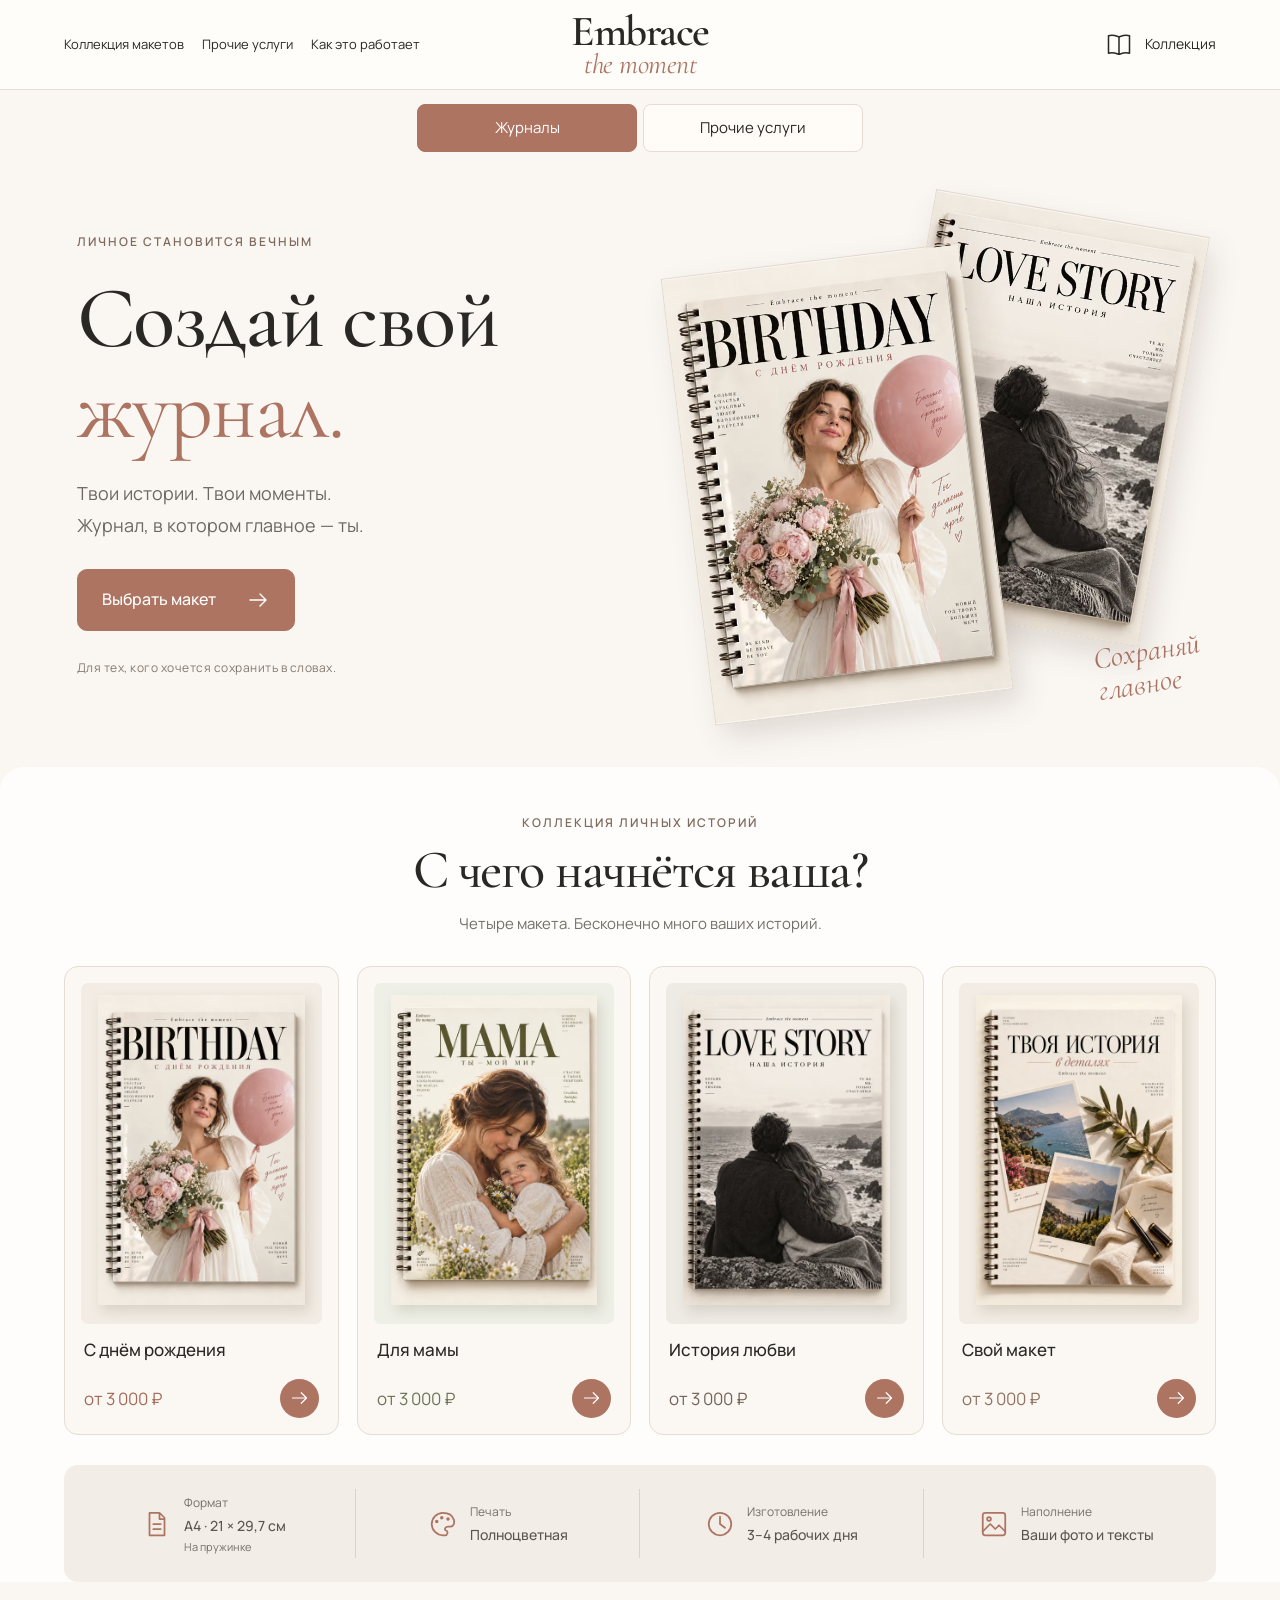
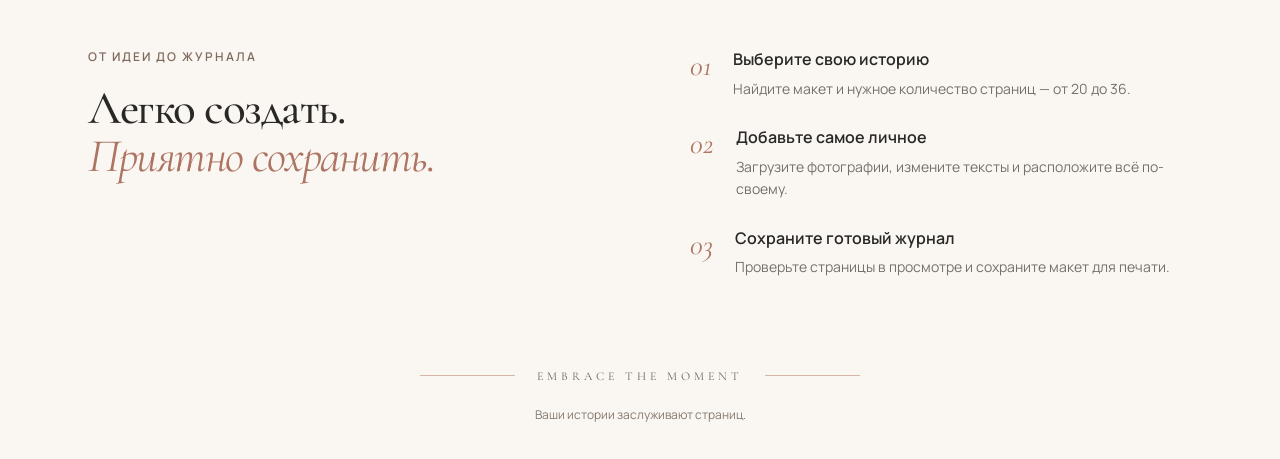
==== index.html @ 50c2e52c "Upload website" ====
<!doctype html>
<html lang="ru"><head><meta charset="UTF-8"><meta name="viewport" content="width=device-width, initial-scale=1"><meta name="theme-color" content="#faf7f3"><meta name="description" content="Создайте персональный журнал: выберите макет, добавьте фотографии и сохраните самые важные истории."><title>Embrace the moment — ваши истории на страницах</title><link rel="icon" href="data:image/svg+xml,%3Csvg xmlns='http://www.w3.org/2000/svg' viewBox='0 0 32 32'%3E%3Crect width='32' height='32' rx='8' fill='%23b98270'/%3E%3Ctext x='8' y='24' fill='white' font-family='Georgia' font-size='25'%3EE%3C/text%3E%3C/svg%3E"><link rel="stylesheet" href="./style.css"><link rel="stylesheet" href="./editor.css"><link rel="stylesheet" href="./orders.css"></head>
<body><a class="skip-link" href="#main-content">К содержимому</a><header class="header"><button class="menu-toggle" aria-label="Открыть меню" aria-expanded="false" aria-controls="site-menu"><svg viewBox="0 0 24 24" fill="none" stroke="currentColor" stroke-width="1.3" aria-hidden="true"><path d="M3 6h18M3 12h18M3 18h18"/></svg></button><a class="brand" href="#/" aria-label="Embrace the moment — главная">Embrace<span>the moment</span></a><nav id="site-menu" aria-label="Основная навигация"><a href="#/#templates">Коллекция макетов</a><a href="#/services">Прочие услуги</a><a href="#/#how">Как это работает</a></nav><a class="header-catalog" href="#/#templates" aria-label="Выбрать макет"><svg viewBox="0 0 24 24" fill="none" stroke="currentColor" stroke-width="1.3" stroke-linejoin="round" aria-hidden="true"><path d="M12 5v15M3 4c4-1 6 0 9 1 3-1 5-2 9-1v15c-4-1-6 0-9 1-3-1-5-2-9-1z"/></svg><span>Коллекция</span></a></header><main id="main-content" tabindex="-1"><div id="app"></div></main><footer><span class="footer-rule"></span><a href="#/">EMBRACE THE MOMENT</a><span class="footer-rule"></span><small>Ваши истории заслуживают страниц.</small></footer><script src="./editor-model.js"></script><script src="./orders.js"></script><script src="./editor.js"></script><script src="./app.js"></script></body></html>
---- style.css ----
@import url('./assets/fonts/fonts.css');
:root{--paper:#faf7f3;--ink:#292824;--muted:#74706a;--rose:#ad7462;--line:#e5dcd3;--serif:'Cormorant Garamond',Georgia,serif;--sans:Manrope,Arial,sans-serif}*{box-sizing:border-box}html{scroll-behavior:smooth;scroll-padding-top:95px}body{margin:0;background:var(--paper);color:var(--ink);font:16px/1.6 var(--sans)}a{color:inherit;text-decoration:none}button,input{font:inherit}button,a{-webkit-tap-highlight-color:transparent;touch-action:manipulation}button{cursor:pointer;color:inherit}button:focus-visible,a:focus-visible{outline:2px solid var(--rose);outline-offset:5px}button:disabled{cursor:default}h1,h2,h3,p{margin:0}h1,h2{font-family:var(--serif);font-weight:500;line-height:1.04;letter-spacing:-1.5px}em{font-weight:400;color:var(--rose)}.icon{width:24px;height:24px;flex-shrink:0}.skip-link{position:fixed;top:-100px;left:16px;z-index:100;background:white;padding:12px}.skip-link:focus{top:8px}.header{height:90px;max-width:1440px;margin:auto;padding:0 5%;display:grid;grid-template-columns:1fr auto 1fr;align-items:center;border-bottom:1px solid var(--line);background:#fffdf9;position:relative;z-index:30}.brand{grid-column:2;font:600 43px/.8 var(--serif);letter-spacing:-1.5px;text-align:center;display:flex;flex-direction:column}.brand span{font-size:28px;font-style:italic;font-weight:400;color:var(--rose);letter-spacing:-.5px;margin-top:4px}.header nav{grid-column:1;grid-row:1;display:flex;gap:24px;font-size:14px}.header nav a:hover{color:var(--rose)}.header-catalog{grid-column:3;justify-self:end;display:flex;gap:12px;align-items:center;font-size:14px}.header-catalog svg{width:28px;height:28px}.menu-toggle{display:none}.eyebrow{display:block;text-transform:uppercase;font-size:12px;font-weight:600;letter-spacing:2px;color:#7f6b5e}.hero{max-width:1280px;margin:auto;display:grid;grid-template-columns:1fr 1fr;align-items:center;min-height:615px;padding:45px 6% 55px;overflow:hidden;gap:16px}.hero-copy{z-index:2}.hero h1{font-size:clamp(66px,6.8vw,98px);margin:23px 0}.hero h1 em{font-style:normal}.hero-copy p{font-size:18px;line-height:1.75;color:#6c6861;margin-bottom:28px}.button{display:inline-flex;align-items:center;justify-content:space-between;gap:30px;padding:17px 24px;border:1px solid var(--rose);border-radius:10px;background:var(--rose);color:white;font-size:16px;font-weight:500;min-height:56px;transition:background .2s,box-shadow .2s}.button:hover{background:#965f4e;box-shadow:0 6px 20px #8c60571c}.button .icon{width:24px}.hero-note{display:block;margin-top:27px;max-width:270px;font-size:12px;letter-spacing:.5px;color:#857970}.cover{display:block;width:100%;height:auto;object-fit:contain;aspect-ratio:2/3}.hero-art{position:relative;min-width:0;height:490px}.hero-art .cover{position:absolute;box-shadow:8px 14px 30px #4e382126;border:1px solid #e1d8cd}.hero-front{width:65%;left:3%;top:16%;transform:rotate(-7deg);z-index:2}.hero-back{width:60%;right:1%;top:0;transform:rotate(10deg);z-index:1}.hero-signature{position:absolute;bottom:20px;right:0;transform:rotate(-9deg);font:italic 30px/1.05 var(--serif);color:var(--rose)}.collection{max-width:1280px;margin:auto;padding:46px 5% 0;background:#fffdfb;border-radius:24px 24px 0 0}.section-heading{text-align:center;margin-bottom:30px}.section-heading h2{font-size:54px;margin:10px 0 14px}.section-heading p{color:var(--muted);font-size:15px}.cards{display:grid;grid-template-columns:repeat(4,minmax(0,1fr));gap:18px}.card{min-width:0;border:1px solid var(--line);border-radius:14px;padding:16px;background:#fbf8f4;display:flex;flex-direction:column;transition:box-shadow .2s,transform .2s}.card:hover{box-shadow:0 10px 25px #4e382114;transform:translateY(-3px)}.card-art{padding:12px 17px 19px;background:#f2ece4;border-radius:7px}.card .cover{box-shadow:4px 6px 12px #523e2426}.card:nth-child(2) .card-art{background:#eef0e7}.card:nth-child(3) .card-art{background:#eeebe5}.card-info{display:flex;flex:1;flex-direction:column;padding:14px 3px 0}.card h3{font-size:17px;line-height:1.45;font-weight:500;margin-bottom:16px}.card-bottom{display:flex;align-items:center;justify-content:space-between;gap:4px;margin-top:auto;color:var(--theme-accent,var(--rose));font-size:17px;white-space:nowrap}.card-arrow{background:var(--rose);color:white;border-radius:50%;display:grid;place-items:center;width:39px;height:39px;flex-shrink:0}.card-arrow .icon{width:21px}.specs{margin:30px 0 0;display:grid;grid-template-columns:repeat(4,1fr);background:#f2ede7;border-radius:14px;padding:24px 8px}.specs>div{display:flex;align-items:center;justify-content:center;gap:12px;padding:4px 12px;border-right:1px solid #dcd3c9;min-width:0}.specs>div:last-child{border:0}.specs .icon{width:30px;height:30px;color:var(--rose)}.specs span{display:block;font-size:12px;color:var(--muted)}.specs strong{display:block;color:#59554f;font-size:14px;font-weight:500;line-height:1.5;margin-top:3px}.how{max-width:1152px;margin:65px auto;display:grid;grid-template-columns:1fr 1fr;gap:9%;padding:0 24px}.how h2{font-size:47px;margin-top:17px}.steps{list-style:none;padding:0;margin:0;display:grid;gap:25px}.steps li{display:flex;gap:22px;align-items:flex-start}.steps li>span{font:italic 29px/1.3 var(--serif);color:var(--rose)}.steps h3{font-size:16px;font-weight:600;margin-bottom:5px}.steps p{font-size:14px;color:var(--muted)}footer{padding:25px 24px 35px;max-width:950px;margin:auto;display:flex;align-items:center;flex-wrap:wrap;justify-content:center;gap:22px}footer a{font:12px var(--serif);letter-spacing:4px;color:#6b6259}.footer-rule{width:95px;height:1px;background:#d6b6a7}footer small{width:100%;text-align:center;color:#85796d;font-size:12px}.detail{max-width:1240px;margin:auto;padding:20px 5% 30px}.back-link{display:inline-flex;align-items:center;gap:7px;font-size:14px;color:#7a695e;min-height:44px;margin-bottom:17px}.back-link .icon{width:18px}.product{display:grid;grid-template-columns:minmax(0,1.1fr) minmax(0,1fr);gap:6%;align-items:start}.product-gallery{min-width:0}.product-stage{height:530px;background:#f0e9df;border-radius:14px;position:relative;display:grid;place-items:center;overflow:hidden;touch-action:pan-y}.gallery-image{padding:0;border:0;background:transparent;display:grid;place-items:center;width:100%;height:100%;cursor:zoom-in}.gallery-image img{display:block;max-width:100%;object-fit:contain}.cover-image{height:85%;max-height:445px;width:auto;box-shadow:8px 12px 25px #4e38212b}.spread-image{width:100%;height:100%;max-height:100%;object-fit:contain}.gallery-nav{position:absolute;top:calc(50% - 22px);z-index:2;width:44px;height:44px;border:1px solid #e8ded5;border-radius:50%;background:#fffdf8ef;display:grid;place-items:center}.gallery-prev{left:12px}.gallery-next{right:12px}.gallery-nav:hover,.gallery-zoom:hover{background:white}.gallery-nav .icon{width:20px;color:var(--rose)}.gallery-counter{position:absolute;bottom:12px;left:18px;font-size:12px;color:#6b5a4d;background:#fffaf2db;border-radius:30px;padding:3px 9px}.gallery-zoom{position:absolute;bottom:9px;right:12px;width:36px;height:36px;background:#fffaf2e8;border:0;border-radius:50%;display:grid;place-items:center}.gallery-zoom .icon{width:18px}.gallery-tabs{display:grid;grid-template-columns:1fr 1.55fr;gap:10px;margin-top:12px}.gallery-tabs button{display:flex;align-items:center;gap:11px;min-width:0;border:1px solid var(--line);border-radius:9px;background:#fffdf9;text-align:left;padding:7px 10px;font-size:14px;min-height:65px}.gallery-tabs img{width:37px;height:48px;object-fit:contain;flex-shrink:0}.gallery-tabs button[data-slide="1"] img{width:56px}.gallery-tabs button[aria-pressed=true]{background:#f0e1d7;border-color:#bc8a77;color:#704a3d}.gallery-caption{color:var(--muted);font-size:12px;line-height:1.65;margin-top:12px;min-height:40px}.product-info{padding-top:14px}.product-info h1{font-size:60px;margin:17px 0 12px;line-height:.98}.product-subtitle{font:italic 28px/1.2 var(--serif);color:var(--theme-accent);margin-bottom:20px}.product-description{font-size:15px;line-height:1.8;color:#726c65}.price-row{display:flex;align-items:center;gap:20px;margin:25px 0}.price{font:500 42px/1 var(--serif);white-space:nowrap}.price-note{font-size:12px;color:var(--muted);max-width:175px;line-height:1.5}fieldset{border:0;padding:0;margin:0;min-width:0}legend{font-size:14px;margin-bottom:11px;padding:0}.page-options{display:flex;gap:9px}.page-option{position:relative;flex:1}.page-option input{position:absolute;opacity:0;width:100%;height:100%;margin:0;cursor:pointer}.page-option span{display:grid;place-items:center;min-height:47px;border:1px solid #ded3c9;border-radius:8px;background:#fffdf9;font-size:16px}.page-option input:checked+span{background:var(--rose);border-color:var(--rose);color:white}.page-option input:focus-visible+span{outline:2px solid var(--ink);outline-offset:3px}.quantity-note{font-size:12px;color:var(--muted);margin:9px 0 17px}.create{width:100%}.editor-note{text-align:center;font-size:12px;color:#82756b;margin-top:11px}.inside{display:grid;grid-template-columns:1fr 1fr;gap:7%;padding:38px 32px;background:#f6eee8;border-radius:14px;margin-top:22px}.inside h2{font-size:39px;margin:12px 0}.inside p{font-size:14px;color:#7c6e62}.inside ul{padding:0;list-style:none;display:grid;gap:14px;align-content:center;margin:0}.inside li{display:flex;align-items:center;gap:11px;font-size:14px}.inside .icon{width:20px;color:var(--theme-accent)}dialog{background:var(--paper);color:var(--ink);border:1px solid var(--line);border-radius:14px}dialog::backdrop{background:#28201bd1;backdrop-filter:blur(5px)}.image-dialog{width:min(1100px,calc(100% - 24px));max-width:1100px;max-height:94dvh;padding:50px 16px 18px;overflow:auto}.image-dialog>img{display:block;max-width:100%;max-height:75dvh;object-fit:contain;margin:auto}.image-dialog>p{font-size:13px;color:var(--muted);text-align:center;margin:15px 0 0}.image-close{position:absolute;top:5px;right:8px;width:44px;height:44px;border:0;background:transparent;display:grid;place-items:center}
@media(max-width:1000px){.header nav{gap:14px;font-size:12px}.header-catalog span{display:none}.hero{min-height:510px;padding:36px 5%}.hero h1{font-size:70px}.hero-copy p{font-size:16px}.hero-art{height:420px}.hero-signature{font-size:25px}.card{padding:10px}.card-art{padding:12px}.card h3{font-size:15px}.card-bottom{font-size:15px}.card-arrow{width:31px;height:31px}.specs>div{flex-direction:column;text-align:center}.product-stage{height:450px}.cover-image{max-height:370px}.product-info h1{font-size:49px}.product-subtitle{font-size:25px}.product-description{font-size:14px}.gallery-tabs{grid-template-columns:1fr 1.45fr}.gallery-tabs button{gap:7px;font-size:12px;padding:6px}.price-row{gap:12px}.price{font-size:37px}.product{gap:4%}}
@media(max-width:700px){html{scroll-padding-top:80px}.header{height:74px;padding:0 16px;position:sticky;top:0;grid-template-columns:1fr auto 1fr}.brand{font-size:35px}.brand span{font-size:23px}.menu-toggle{display:grid;place-items:center;width:44px;height:44px;padding:10px;border:0;background:none;grid-column:1;grid-row:1}.menu-toggle svg{width:25px;height:25px}.header-catalog{width:44px;height:44px;justify-content:center}.header-catalog svg{width:25px}.header nav{display:none;position:absolute;left:0;right:0;top:73px;flex-direction:column;gap:0;background:#fffdf9;padding:10px 22px 18px;border-bottom:1px solid var(--line);box-shadow:0 12px 20px #39251a12;font-size:16px}.header nav a{padding:12px 0}.header nav.open{display:flex}.hero{grid-template-columns:1fr 1fr;min-height:350px;padding:30px 20px 32px;gap:0;align-items:center}.hero .eyebrow{font-size:10px;letter-spacing:1.3px;max-width:140px}.hero h1{font-size:clamp(41px,8.5vw,60px);letter-spacing:-1.5px;line-height:.98;margin:14px 0}.hero-copy p{font-size:14px;line-height:1.65;margin-bottom:19px;width:110%;max-width:240px}.hero .button{min-height:48px;padding:12px 14px;font-size:14px;gap:12px;white-space:nowrap}.hero .button .icon{width:19px}.hero-note{display:none}.hero-art{height:290px;margin-left:8px}.hero-front{width:83%;left:0;top:24%}.hero-back{width:78%;right:-13px;top:1%}.hero-signature{font-size:22px;bottom:-12px;right:-3px}.collection{padding:30px 16px 0;border-radius:20px 20px 0 0}.section-heading{margin-bottom:24px}.section-heading .eyebrow{font-size:10px;letter-spacing:1.7px}.section-heading h2{font-size:39px;letter-spacing:-1px;margin:10px 0}.section-heading p{font-size:14px;max-width:270px;margin:auto}.cards{grid-template-columns:repeat(2,minmax(0,1fr));gap:12px}.card{padding:10px;border-radius:12px}.card-art{padding:10px 13px 13px}.card h3{font-size:15px;line-height:1.35;margin-bottom:12px;min-height:40px}.card-info{padding:12px 1px 1px}.card-bottom{font-size:15px}.card-arrow{width:31px;height:31px}.card-arrow .icon{width:19px}.specs{grid-template-columns:repeat(2,minmax(0,1fr));gap:0;padding:10px 12px;margin-top:22px}.specs>div{flex-direction:row;text-align:left;justify-content:flex-start;gap:10px;padding:16px 9px;border:0}.specs>div:nth-child(odd){border-right:1px solid var(--line)}.specs>div:nth-child(-n+2){border-bottom:1px solid var(--line)}.specs .icon{width:25px;height:25px}.specs span{font-size:11px}.specs strong{font-size:12px}.how{display:block;margin:35px 20px 25px;padding:0}.how h2{font-size:38px;margin:12px 0 25px}.how .eyebrow{font-size:11px}.steps{gap:23px}.steps li{gap:18px}.steps p{font-size:14px}.steps h3{font-size:15px}footer{gap:14px;padding:30px 16px}footer a{font-size:10px;letter-spacing:2.5px}.footer-rule{width:40px}footer small{font-size:11px}.detail{padding:10px 16px 15px}.back-link{font-size:14px;margin-bottom:10px}.product{grid-template-columns:1fr;gap:24px}.product-stage{height:430px;border-radius:12px}.cover-image{max-height:370px;height:85%}.gallery-nav{width:42px;height:42px}.gallery-prev{left:8px}.gallery-next{right:8px}.gallery-tabs{grid-template-columns:1fr 1.6fr;gap:8px;margin-top:10px}.gallery-tabs button{font-size:13px;padding:7px 10px;min-height:62px;gap:9px}.gallery-tabs img{width:30px;height:44px}.gallery-tabs button[data-slide="1"] img{width:48px}.gallery-caption{font-size:12px;margin-top:10px;min-height:0}.product-info{padding:0 2px}.product-info .eyebrow{font-size:11px;letter-spacing:1.5px}.product-info h1{font-size:49px;margin:13px 0 10px}.product-subtitle{font-size:26px;margin-bottom:17px;max-width:360px}.product-description{font-size:15px;line-height:1.8}.price-row{margin:22px 0;gap:18px}.price{font-size:39px}.price-note{font-size:12px}.page-options{gap:8px}.page-option span{min-height:48px}.quantity-note{margin:9px 0 17px}.create{min-height:56px}.editor-note{font-size:12px;margin-top:10px}.detail>.specs{margin-top:29px}.inside{display:block;padding:25px 21px;margin-top:17px}.inside .eyebrow{font-size:10px}.inside h2{font-size:35px;margin:10px 0}.inside p{font-size:14px}.inside ul{margin-top:23px;gap:13px}.inside li{font-size:14px}.image-dialog{padding:50px 8px 15px}.image-dialog>img{max-height:76dvh}.image-dialog>p{font-size:12px;padding:0 8px}}
@media(max-width:380px){.hero{padding:24px 16px 28px;min-height:320px}.hero h1{font-size:40px}.hero-copy p{font-size:13px}.hero .button{font-size:12px;padding:11px 12px;gap:8px}.hero-art{height:260px}.hero-signature{font-size:20px}.card{padding:8px}.card-art{padding:8px 10px}.card-bottom{font-size:13px}.card-arrow{width:28px;height:28px}.card h3{font-size:14px}.specs{padding:8px}.specs>div{gap:7px;padding:14px 5px}.specs strong{font-size:11px}.specs .icon{width:22px}.product-stage{height:380px}.cover-image{max-height:325px}.product-info h1{font-size:45px}.gallery-tabs button{font-size:12px;padding:6px}.gallery-tabs button[data-slide="1"] img{width:42px}.price{font-size:35px}.section-heading h2{font-size:35px}}
@media(prefers-reduced-motion:reduce){html{scroll-behavior:auto}*,*::before,*::after{transition:none!important;animation:none!important}}
@media(max-width:700px){.hero-copy p{width:100%}.hero-back{right:8px}.hero-signature{right:8px}}
@media(min-width:701px){.hero-front{width:54%;top:10%;left:7%}.hero-back{width:50%;right:5%}.hero-signature{right:0;bottom:2px}}
.gallery-image{position:absolute;inset:0}.gallery-image .spread-image{height:auto;max-height:100%;object-fit:contain}
.responsive-picture{display:contents}.gallery-tabs picture img{width:37px;height:48px;object-fit:contain}.image-dialog .enlarged-image{display:block;max-width:100%;max-height:75dvh;object-fit:contain;margin:auto}
.specs small{display:block;font-size:11px;line-height:1.4;margin-top:3px;color:var(--muted)}
.category-switch{display:flex;justify-content:center;gap:6px;padding:14px 16px 0;max-width:540px;margin:0 auto}.category-switch a{flex:1;max-width:220px;display:flex;align-items:center;justify-content:center;padding:11px 18px;border:1px solid var(--line);border-radius:8px;font-size:15px;background:#fffcf8;min-height:46px}.category-switch a[aria-current]{background:var(--rose);border-color:var(--rose);color:white}.category-switch a:hover{border-color:var(--rose)}
.services-page{max-width:1080px;margin:auto;padding:25px 5% 65px;min-height:65dvh}.services-heading{padding:35px 0 30px}.services-heading h1{font-size:64px;margin:15px 0}.services-heading p{color:var(--muted);font-size:16px}.services-catalog{padding:38px;border:1px solid var(--line);border-radius:15px;background:#fffdfa}.services-catalog h2{font-size:36px;margin-bottom:15px}.services-catalog p{max-width:480px;color:var(--muted);margin-bottom:25px}.header nav{gap:18px;font-size:13px}
@media(min-width:701px) and (max-width:1050px){.header nav{gap:10px;font-size:11px}.header nav a{max-width:95px}}
@media(max-width:700px){.category-switch{padding-top:12px;gap:8px}.category-switch a{font-size:14px;padding:10px 12px}.header nav{gap:0;font-size:16px}.gallery-tabs picture img{width:30px;height:44px}.gallery-tabs button[data-slide="1"] picture img{width:48px}.services-page{padding:12px 20px 40px}.services-heading{padding:25px 0}.services-heading h1{font-size:47px}.services-catalog{padding:25px 20px}.services-catalog h2{font-size:33px}.services-catalog p{font-size:15px}.services-catalog .button{font-size:14px;gap:15px}}
.services-heading{padding-bottom:18px}.services-heading h1{line-height:1.03}.services-heading p{max-width:580px;line-height:1.55}.service-jump{display:flex;flex-wrap:wrap;gap:8px;margin:10px 0 38px}.service-jump a{border:1px solid var(--line);background:#fffdfa;border-radius:30px;padding:12px 18px;min-height:46px;font-size:14px}.service-jump a:hover,.service-jump a:focus-visible{border-color:var(--rose);color:var(--rose)}.service-group{scroll-margin-top:88px;margin:0 0 54px}.service-group-head{display:grid;grid-template-columns:minmax(0,1fr) 170px;gap:30px;align-items:end;border-bottom:1px solid var(--line);padding:0 0 22px;margin-bottom:18px}.service-group-head h2{font:normal clamp(32px,4vw,48px)/1.1 Georgia,serif;margin:9px 0 10px}.service-group-head p{font-size:16px;color:var(--muted);line-height:1.5;margin:0}.service-poster{display:block;position:relative;height:145px;overflow:hidden;border-radius:12px;background:#89626c;color:white}.service-poster img{width:100%;height:100%;object-fit:cover;object-position:50% 27%;filter:brightness(.82)}.service-poster span{position:absolute;inset:auto 0 0;padding:22px 12px 10px;background:linear-gradient(transparent,#38262cdb);font-size:12px;display:flex;align-items:center;gap:5px}.service-poster .icon,.service-extra .icon{width:15px;height:15px}.service-grid{display:grid;grid-template-columns:repeat(2,minmax(0,1fr));gap:10px}.service-card{border:1px solid var(--line);border-radius:12px;background:#fffdfa;padding:21px 22px;min-width:0}.service-card-top{display:flex;justify-content:space-between;gap:14px;align-items:baseline}.service-card h3{font:normal 23px/1.15 Georgia,serif;margin:0}.service-card strong{color:var(--rose);font-size:19px;font-weight:500;white-space:nowrap}.service-card p{font-size:14px;color:var(--muted);line-height:1.55;margin:12px 0 0}.service-extra,.service-note{display:inline-flex;gap:8px;align-items:center;margin:18px 0 0;color:var(--rose);font-size:14px}.service-extra{text-decoration:underline;text-underline-offset:4px}.service-finish{border-top:1px solid var(--line);padding:25px 0;color:var(--muted);font-size:14px;line-height:1.55}
@media(max-width:700px){.services-heading{padding-bottom:12px}.services-heading h1{font-size:44px}.services-heading p{font-size:15px}.service-jump{display:grid;grid-template-columns:1fr 1fr;gap:7px;margin:6px 0 29px}.service-jump a{display:flex;align-items:center;justify-content:center;text-align:center;padding:9px 8px;font-size:13px;line-height:1.25}.service-jump a:last-child{grid-column:1/-1}.service-group{margin-bottom:40px;scroll-margin-top:20px}.service-group-head{grid-template-columns:minmax(0,1fr) 96px;gap:12px;padding-bottom:15px;margin-bottom:10px}.service-group-head h2{font-size:30px}.service-group-head p{font-size:14px}.service-poster{height:112px}.service-poster span{font-size:10px;padding:14px 6px 6px;line-height:1.1}.service-grid{grid-template-columns:1fr;gap:8px}.service-card{padding:16px}.service-card h3{font-size:21px}.service-card strong{font-size:17px}.service-card p{font-size:14px;margin-top:7px}.service-finish{padding-top:17px}}
.service-contact{display:flex;justify-content:space-between;gap:30px;align-items:center;background:#f6eee9;border-radius:15px;padding:32px;margin-top:15px}.service-contact h2{font:normal 32px/1.12 Georgia,serif;margin:9px 0}.service-contact p{font-size:15px;line-height:1.5;color:var(--muted);margin:0}.service-contact .button{white-space:nowrap;font-size:15px}.service-contact .icon{width:18px;height:18px}@media(max-width:700px){.service-contact{display:block;padding:22px}.service-contact h2{font-size:28px}.service-contact .button{display:flex;justify-content:center;white-space:normal;margin-top:20px;padding:15px 10px;font-size:14px}}
.service-group-head{display:block}.service-grid{grid-template-columns:repeat(3,minmax(0,1fr));gap:18px}.service-card{padding:0;overflow:hidden;display:flex;flex-direction:column}.service-image-slot{aspect-ratio:4/3;display:flex;align-items:center;justify-content:center;background:#f0eae5;border-bottom:1px solid var(--line);color:#8c7c70;font-size:14px}.service-card-body{padding:20px;display:flex;flex-direction:column;flex:1}.service-card h3{font-size:23px;line-height:1.2}.service-card p{margin:12px 0 22px;font-size:14px;line-height:1.55}.service-card strong{display:block;margin-top:auto;white-space:normal;font-size:20px}.service-image-slot img{width:100%;height:100%;object-fit:cover}@media(max-width:700px){.service-grid{grid-template-columns:repeat(2,minmax(0,1fr));gap:10px}.service-card{padding:0}.service-card-body{padding:14px 12px}.service-card h3{font-size:20px;overflow-wrap:anywhere}.service-card p{font-size:14px;margin:10px 0 18px}.service-card strong{font-size:18px}.service-image-slot{aspect-ratio:1;font-size:13px}}@media(max-width:359px){.service-grid{grid-template-columns:1fr}.service-image-slot{aspect-ratio:4/3}}

.service-image-slot:has(img){aspect-ratio:1}.service-image-slot img{display:block;object-fit:contain}
---- editor.css ----
body.editing{overflow:hidden;background:#eee8e1}body.editing>.header,body.editing>footer{display:none}.editor{height:var(--ed-height,100dvh);display:grid;grid-template-rows:64px 1fr;color:#30312a;font:14px var(--sans);--ed-border:#ded5cb}.editor button,.editor input,.editor select,.editor textarea{font:inherit}.editor button{border:1px solid var(--ed-border);background:#fffaf5;color:inherit;border-radius:8px;min-height:42px;padding:8px 12px;cursor:pointer}.editor button:hover{background:#eee3d8}.editor button:disabled{opacity:.4;cursor:default}.ed-top{display:flex;align-items:center;gap:12px;padding:10px 20px;background:#fffaf5;border-bottom:1px solid var(--ed-border);z-index:5}.ed-top a{min-width:40px;min-height:42px;display:grid;place-items:center;font-size:23px}.ed-name{flex:1;min-width:0}.ed-name strong{display:block;white-space:nowrap;overflow:hidden;text-overflow:ellipsis;font:600 22px var(--serif)}.ed-status{font-size:10px;color:#85796d}.ed-top .ed-primary,.editor .ed-primary{background:var(--rose);color:white;border-color:var(--rose)}.ed-layout{display:grid;grid-template-columns:130px minmax(0,1fr) 300px;min-height:0}.ed-pages{overflow:auto;padding:16px 12px;background:#f7f2ec;border-right:1px solid var(--ed-border)}.ed-pages-label{font-size:10px;text-transform:uppercase;letter-spacing:1px;margin-bottom:12px;display:block}.ed-thumb{display:block;width:100%;margin-bottom:12px;position:relative;text-align:center}.ed-thumb.active{outline:2px solid var(--rose);outline-offset:1px}.ed-mini{width:58px;height:82px;overflow:hidden;margin:auto;pointer-events:none;position:relative}.ed-mini-inner{position:absolute;width:600px;height:849px;transform:scale(.0966667);transform-origin:top left}.ed-thumb small{display:block;font-size:10px;margin-top:5px}.ed-main{min-width:0;min-height:0;display:flex;flex-direction:column;align-items:center;position:relative}.ed-actions{width:100%;display:flex;justify-content:center;gap:8px;padding:12px;background:#f5eee7;border-bottom:1px solid var(--ed-border);flex-shrink:0}.ed-actions button{font-size:12px;white-space:nowrap}.ed-workspace{overflow:auto;width:100%;flex:1;min-height:0;padding:22px 24px;display:flex;align-items:flex-start;justify-content:center}.ed-paper-wrap{flex-shrink:0;position:relative;box-shadow:0 8px 25px #58432b22;isolation:isolate}.ed-paper{width:600px;height:849px;position:absolute;transform-origin:top left;overflow:hidden}.ed-element{position:absolute;user-select:none;-webkit-user-select:none;touch-action:none;outline:none;box-sizing:border-box;cursor:move;white-space:pre-wrap;overflow-wrap:anywhere;line-height:1.15}.ed-element.selected{outline:2px solid #b77f6d;outline-offset:3px;overflow:visible}.ed-element .ed-text-content{width:100%;height:100%;overflow:hidden}.ed-element:focus-visible{outline:3px solid #9d6755}.ed-element img{width:100%;height:100%;display:block;pointer-events:none}.ed-placeholder{height:100%;width:100%;display:flex;flex-direction:column;justify-content:center;align-items:center;gap:12px;background:#e9e0d6;border:1px dashed #c7b7a5;color:#a18d7a;text-align:center;font:italic 23px var(--serif)}.ed-placeholder span{font:36px var(--sans)}.ed-resize{position:absolute;right:-12px;bottom:-12px;width:28px;height:28px;background:var(--rose);border:4px solid #fff;border-radius:50%;z-index:10;cursor:nwse-resize;touch-action:none}.ed-resize:after{content:'';position:absolute;inset:-12px}.ed-hint{font-size:11px;color:#8b7b6d;text-align:center;padding:8px 14px;margin:0}.ed-navigation{display:flex;align-items:center;gap:18px;padding:8px 0 12px;flex-shrink:0}.ed-navigation button{width:42px}.ed-navigation span{font-size:12px;min-width:95px;text-align:center}.ed-panel{overflow:auto;background:#fffaf5;border-left:1px solid var(--ed-border);padding:20px 18px}.ed-panel h2{font:600 27px var(--serif);margin:0 0 5px}.ed-panel p{font-size:12px;color:#8b7c6f;line-height:1.6}.ed-panel label{display:block;font-size:12px;color:#70675d;margin:14px 0 6px}.ed-panel textarea,.ed-panel select,.ed-panel input:not([type=color]):not([type=range]){width:100%;padding:10px;border:1px solid var(--ed-border);background:white;border-radius:7px;color:var(--ink);min-height:44px}.ed-panel textarea{min-height:125px;resize:vertical;font-size:16px;line-height:1.5}.ed-panel input[type=color]{padding:3px;width:100%;height:42px;border:1px solid var(--ed-border);background:#fff;border-radius:6px}.ed-panel input[type=range]{width:100%;accent-color:var(--rose);min-height:32px}.ed-row{display:grid;grid-template-columns:1fr 1fr;gap:10px}.ed-toggle-row{display:flex;gap:6px;margin:12px 0}.ed-toggle-row button{flex:1}.ed-toggle-row button.active{background:#edd8cb;border-color:var(--rose)}.ed-operations{display:grid;grid-template-columns:1fr 1fr;gap:8px;margin-top:18px}.ed-operations button{font-size:12px}.ed-panel details{border-top:1px solid var(--ed-border);margin-top:18px;padding-top:14px}.ed-panel summary{cursor:pointer;font-size:12px;min-height:30px}.ed-panel .danger{color:#a14c40}.ed-mobile-edit,.ed-panel-close{display:none!important}.ed-sheet-head{display:flex;align-items:center;justify-content:space-between}.ed-toast{position:fixed;left:50%;bottom:90px;transform:translateX(-50%);background:#34382f;color:#fff;padding:12px 18px;border-radius:10px;font-size:12px;z-index:100;max-width:90vw;box-shadow:0 4px 20px #0002}.ed-dialog{max-width:520px;width:calc(100% - 32px);padding:28px;border:1px solid var(--ed-border);border-radius:14px}.ed-dialog h2{font-size:32px;line-height:1.1;margin:8px 0 14px}.ed-dialog p{font-size:13px;line-height:1.6}.ed-dialog button{display:block;width:100%;margin-top:10px;min-height:45px}.ed-dialog .ed-close{width:auto;margin-left:auto}.ed-preview{width:100%;max-height:60dvh;overflow:auto;display:grid;gap:18px;padding:10px;background:#e9e0d8}.ed-preview-page{position:relative;overflow:hidden;width:100%;aspect-ratio:600/849}.ed-preview-inner{width:600px;height:849px;transform-origin:top left;position:absolute}.ed-preview .ed-element{pointer-events:none}.ed-paper-wrap.previewing .ed-element{pointer-events:none}.ed-file{display:none}.ed-help{font-size:12px;line-height:1.7;color:#7c7165}.ed-layout-button{width:100%;text-align:left;margin-top:8px}.ed-counter{font-size:11px;color:#8a7b6c}.ed-overflow{color:#a34f3b;font-size:11px;margin:7px 0}.ed-print-root{display:none}
@media(max-width:1000px){.ed-layout{grid-template-columns:95px minmax(0,1fr) 260px}.ed-actions{gap:5px;padding:9px}.ed-actions button{padding:8px;font-size:11px}.ed-workspace{padding:18px 15px}.ed-panel{padding:16px 12px}.ed-top{padding:8px 12px}}
@media(max-width:700px){.editor{grid-template-rows:58px 1fr}.ed-top{gap:7px;padding:7px 10px}.ed-top a{min-width:30px}.ed-name strong{font-size:21px}.ed-status{font-size:9px}.ed-top button{padding:8px 10px;font-size:12px}.ed-layout{display:flex;flex-direction:column;box-sizing:border-box;padding-bottom:var(--panel-height,0px);transition:padding-bottom .2s ease}.ed-pages{display:flex;flex-shrink:0;gap:9px;overflow-x:auto;overflow-y:hidden;padding:9px 12px;border-right:0;border-bottom:1px solid var(--ed-border);height:112px}.ed-pages-label{display:none}.ed-thumb{width:63px;min-width:63px;margin:0;padding:5px!important;min-height:90px!important}.ed-mini{width:42px;height:60px}.ed-mini-inner{transform:scale(.07)}.ed-thumb small{font-size:9px;margin-top:4px}.ed-main{flex:1;min-height:0;display:grid;grid-template-rows:minmax(0,1fr) 38px auto;grid-template-areas:'paper' 'nav' 'actions';width:100%;min-width:0}.ed-workspace{grid-area:paper;padding:14px 20px;align-items:flex-start;min-height:0}.ed-actions{grid-area:actions;border-bottom:0;border-top:1px solid var(--ed-border);padding:9px 8px max(9px,env(safe-area-inset-bottom));display:grid;grid-template-columns:1fr 1fr 1fr 44px 44px;gap:5px}.ed-actions button{font-size:11px;padding:8px 3px;min-height:46px}.ed-navigation{grid-area:nav;padding:0;justify-content:center;gap:20px}.ed-navigation button{border:0;background:transparent;min-height:36px}.ed-hint{display:none}.ed-mobile-edit{display:inline-block!important}.ed-desktop-page{display:none!important}.ed-panel{display:none;position:fixed;bottom:0;left:0;right:0;z-index:40;max-height:70dvh;border:1px solid var(--ed-border);border-radius:18px 18px 0 0;padding:16px 18px max(20px,env(safe-area-inset-bottom));box-shadow:0 -20px 70px #24180e30;overscroll-behavior:contain}.ed-panel.open{display:block}.ed-panel-close{display:block!important;min-width:44px}.ed-panel h2{font-size:26px}.ed-panel textarea{min-height:100px}.ed-panel input,.ed-panel select{font-size:16px!important}.ed-panel label{margin-top:11px}.ed-operations{grid-template-columns:repeat(2,1fr)}.ed-resize{width:36px;height:36px;right:-18px;bottom:-18px}.ed-toast{bottom:85px}.ed-dialog{padding:20px}.ed-dialog h2{font-size:28px}}
@media(max-height:650px) and (max-width:700px){.ed-pages{height:88px;padding:6px 10px}.ed-thumb{min-height:74px!important;width:54px;min-width:54px}.ed-mini{height:45px;width:32px}.ed-mini-inner{transform:scale(.05333)}.ed-actions{padding-top:5px;padding-bottom:5px}.ed-actions button{min-height:42px}}
@media print{@page{size:A4;margin:0}body>*{display:none!important}body>.ed-print-root{display:block!important}.ed-print-page{width:210mm;height:297mm;position:relative;overflow:hidden;break-after:page;page-break-after:always}.ed-print-page:last-child{break-after:auto;page-break-after:auto}.ed-print-inner{position:absolute;width:600px;height:849px;transform:scale(1.3228346456692913);transform-origin:top left}.ed-element{outline:none!important}.ed-placeholder{visibility:hidden}*{-webkit-print-color-adjust:exact;print-color-adjust:exact}}
.editor,.ed-layout,.ed-top,.ed-pages{min-width:0}.ed-pages{max-width:100%}@media(max-width:700px){.ed-main{align-items:stretch}.ed-workspace{height:100%;align-self:stretch}}
/* Keep the page and its tools in one scrollable column on small screens so a tool sheet never covers the element being edited. */
@media(max-width:700px){body.editing{overflow:hidden}.ed-layout{height:100%;overflow:auto;display:flex;flex-direction:column;padding-bottom:0!important}.ed-main{flex:0 0 calc(var(--ed-height,100dvh) - 58px);height:calc(var(--ed-height,100dvh) - 58px);width:100%}.ed-panel.open{position:relative;inset:auto;display:block;flex:0 0 auto;width:100%;max-height:55dvh;overflow:auto;border-radius:18px 18px 0 0;box-shadow:0 -12px 32px #24180e22}.ed-panel:not(.open){display:none}.ed-workspace{min-height:0}}
/* Editing split view: the selected page remains visible above a bottom tool sheet. */
@media(max-width:700px){.ed-layout{height:100%;overflow:hidden;display:flex;padding-bottom:0!important}.ed-pages{display:flex}.ed-main{height:auto;flex:1 1 auto;min-height:0}.ed-panel.open{position:fixed;left:0;right:0;bottom:0;z-index:40;width:auto;max-height:44dvh;overflow:auto;border-radius:18px 18px 0 0}.ed-layout:has(.ed-panel.open) .ed-pages{display:none}.ed-layout:has(.ed-panel.open) .ed-main{height:calc(var(--ed-height,100dvh) - 58px - var(--panel-height,0px));flex-basis:calc(var(--ed-height,100dvh) - 58px - var(--panel-height,0px));min-height:190px}.ed-layout:has(.ed-panel.open) .ed-workspace{padding-top:8px;padding-bottom:4px}}
.ed-context-toolbar{width:100%;display:flex;align-items:center;gap:5px;min-height:50px;padding:7px 12px;background:#fffaf5;border-bottom:1px solid var(--ed-border);overflow-x:auto;overscroll-behavior-inline:contain;scrollbar-width:thin;flex-shrink:0}.ed-context-toolbar button{min-height:36px;padding:6px 10px;white-space:nowrap;border-radius:7px;background:#fffdf9;font-size:12px}.ed-context-toolbar button:hover{background:#efe2d8}.ed-context-toolbar button.danger{color:#a14f43}.ed-context-toolbar .ed-context-type{font-size:10px;letter-spacing:1.2px;color:#a47e6d;padding:0 7px 0 2px;white-space:nowrap}.ed-context-toolbar .ed-context-empty{font-size:11px;color:#8d7d70}.ed-context-toolbar i{display:inline-block;width:11px;height:11px;border-radius:50%;vertical-align:-1px;margin-right:4px;border:1px solid #b6aaa0}.ed-main{display:flex;flex-direction:column}.ed-workspace{flex:1}.ed-actions,.ed-context-toolbar,.ed-navigation{flex-shrink:0}
@media(max-width:700px){.ed-main{display:grid;grid-template-rows:auto minmax(0,1fr) 38px auto;grid-template-areas:'context' 'paper' 'nav' 'actions'}.ed-context-toolbar{grid-area:context;min-height:48px;padding:6px 8px;gap:4px}.ed-context-toolbar button{font-size:11px;min-height:36px;padding:6px 8px}.ed-context-toolbar .ed-context-empty{font-size:10px}.ed-layout:has(.ed-panel.open) .ed-context-toolbar{display:none}}
.ed-element .ed-text-content{min-width:0;min-height:0;contain:layout paint}
/* Keep every on-screen and print page at the same exact A4 proportion. */
.ed-paper,.ed-mini-inner,.ed-preview-inner,.ed-print-inner{height:848.5714285714px}
.ed-preview-page{aspect-ratio:210/297}
.ed-binding-zone{position:absolute;left:0;top:0;bottom:0;pointer-events:none;border-right:1px dashed #aa7950;background:rgba(190,143,83,.07);z-index:20}.ed-paper.binding-risk .ed-binding-zone{background:rgba(206,95,49,.17);border-color:#b54f25}.ed-hint{font-size:12px;line-height:1.4;flex-shrink:0;width:100%;padding:7px 12px}.ed-hint.binding-warning,.ed-binding-summary{background:#fff0db;color:#843d1c;border:1px solid #e5bc8d}.ed-binding-summary{padding:12px;border-radius:8px}.ed-hint.binding-warning{margin:0}.ed-preview .ed-placeholder{opacity:.5}@media(max-width:700px){.ed-main{grid-template-rows:auto minmax(0,1fr) auto 38px auto;grid-template-areas:'context' 'paper' 'hint' 'nav' 'actions'}.ed-hint{display:block;grid-area:hint;text-align:left;font-size:11px;line-height:1.3;padding:5px 10px}.ed-layout:has(.ed-panel.open) .ed-main{min-height:210px}}@media print{.ed-binding-zone,.ed-hint,.ed-binding-summary{display:none!important}}
.editor .ed-layout:has(.ed-panel.open) .ed-main{min-width:0}@media(max-width:700px){.ed-layout:has(.ed-panel.open) .ed-main{flex:0 0 calc(var(--ed-height,100dvh) - 58px - var(--panel-height,0px));height:calc(var(--ed-height,100dvh) - 58px - var(--panel-height,0px));min-height:0}}
.ed-preview{display:block}.ed-preview-page{margin-bottom:18px}.ed-preview-page:last-child{margin-bottom:0}

.ed-workspace.ed-focused{justify-content:flex-start;overscroll-behavior:contain}.ed-focused .ed-paper-wrap{margin:0}

@media(max-width:700px){.ed-panel.open{bottom:var(--keyboard-bottom,0px);max-height:calc(var(--ed-height,100dvh)*.44)}.keyboard-open .ed-hint,.keyboard-open .ed-navigation,.keyboard-open .ed-actions{display:none}.keyboard-open .ed-main{grid-template-rows:auto minmax(0,1fr);grid-template-areas:"context" "paper"}}
---- orders.css ----
.order-dialog{width:min(480px,calc(100% - 24px));max-height:calc(100dvh - 24px);overflow:auto;padding:24px;border:1px solid #ded5cb;border-radius:18px;background:#faf7f3;color:#30312a;font:14px var(--sans);box-sizing:border-box}.order-dialog::backdrop{background:#29272299}.order-dialog h2{font:500 34px/1.05 var(--serif);margin:12px 0 18px}.order-dialog p{line-height:1.6}.order-close{display:block;margin-left:auto;border:1px solid #ded5cb;border-radius:8px;background:transparent;width:44px;height:44px;font-size:24px;cursor:pointer}.order-details{margin:0}.order-details>div{display:flex;justify-content:space-between;gap:18px;padding:12px 0;border-bottom:1px solid #ded5cb}.order-details dd{margin:0;text-align:right;font-weight:600;overflow-wrap:anywhere}.order-details dt{flex-shrink:0}.order-primary,.order-secondary{display:block;width:100%;padding:15px;text-align:center;border-radius:9px;border:1px solid #b77f6d;font:inherit;cursor:pointer;box-sizing:border-box;min-height:48px}.order-primary{background:#b77f6d;color:white}.order-primary:disabled{opacity:.5;cursor:default}.order-secondary{background:transparent;color:#66584e}.order-channels{display:grid;gap:10px;margin:20px 0}.order-channels a{display:flex;align-items:center;justify-content:space-between;border:1px solid #ded5cb;border-radius:10px;padding:16px;background:white;font-size:16px}.order-channels svg{width:22px;height:22px}.order-file-actions{display:grid;gap:10px}.order-status{font-size:13px;color:#76695f}.order-warning{background:#fff0db;border-radius:8px;padding:12px;color:#843d1c}.order-confirm{display:flex;align-items:flex-start;gap:10px;line-height:1.5;margin:16px 0}.order-confirm input{width:20px;height:20px;flex-shrink:0}.service-card-body [data-contact]{margin-top:14px;background:transparent;border:1px solid #b77f6d;border-radius:8px;padding:10px;min-height:44px;width:100%;font:inherit;color:#785044;cursor:pointer}.order-summary{padding:12px;background:#eee6df;border-radius:8px}.order-dialog [hidden]{display:none!important}.ed-top .ed-order{background:var(--rose);color:white;border-color:var(--rose)}@media(max-width:700px){.ed-top{gap:5px;padding:7px}.ed-top a{min-width:28px}.ed-top button{padding:7px;font-size:11px}.ed-name strong{font-size:17px}.ed-top .ed-status{font-size:9px}.ed-name{flex:1}}
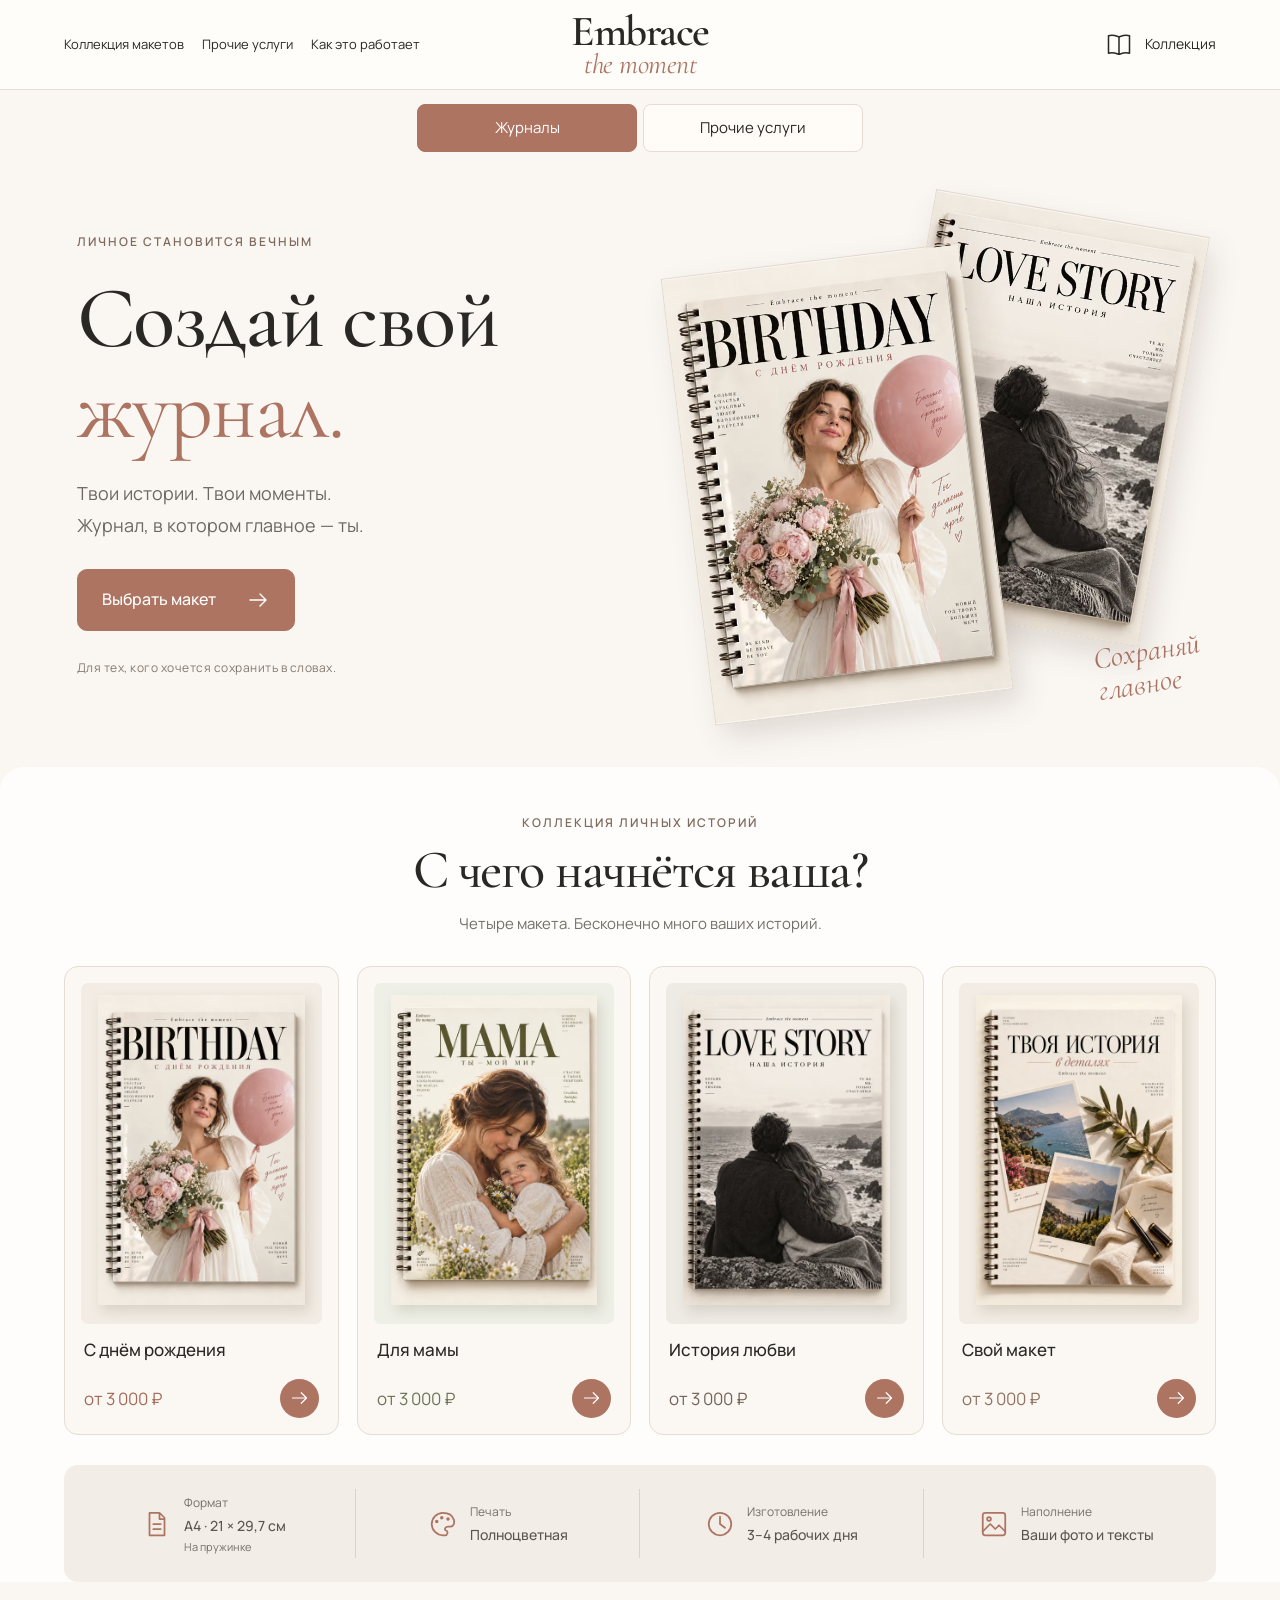
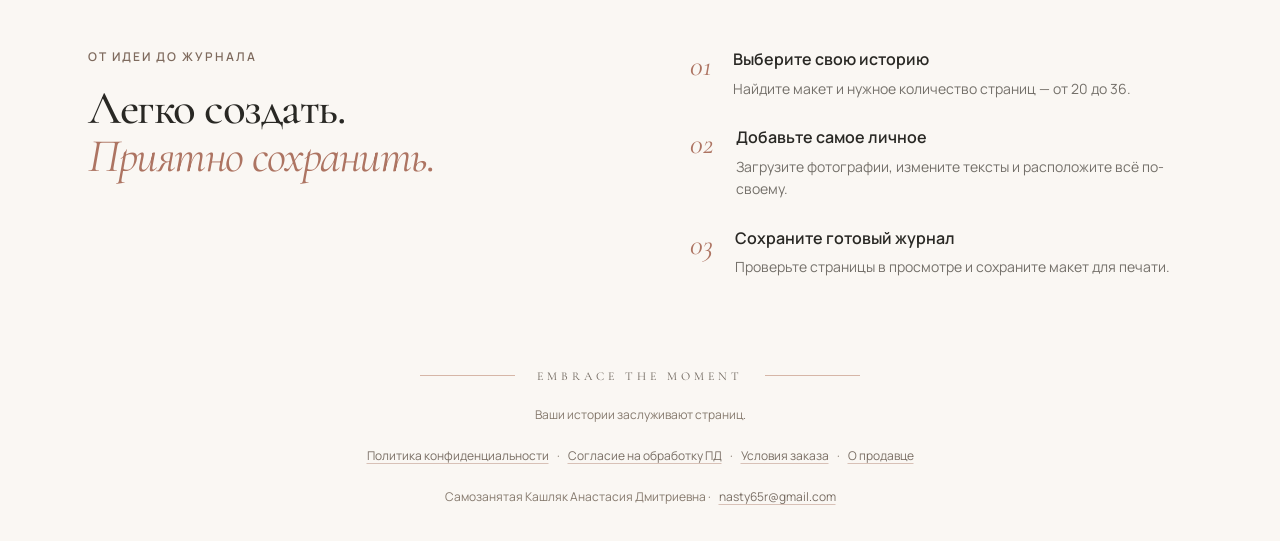
==== commit cee0122b: "Urist_info" ====
--- a/index.html
+++ b/index.html
@@ -1,3 +1,3 @@
 <!doctype html>
-<html lang="ru"><head><meta charset="UTF-8"><meta name="viewport" content="width=device-width, initial-scale=1"><meta name="theme-color" content="#faf7f3"><meta name="description" content="Создайте персональный журнал: выберите макет, добавьте фотографии и сохраните самые важные истории."><title>Embrace the moment — ваши истории на страницах</title><link rel="icon" href="data:image/svg+xml,%3Csvg xmlns='http://www.w3.org/2000/svg' viewBox='0 0 32 32'%3E%3Crect width='32' height='32' rx='8' fill='%23b98270'/%3E%3Ctext x='8' y='24' fill='white' font-family='Georgia' font-size='25'%3EE%3C/text%3E%3C/svg%3E"><link rel="stylesheet" href="./style.css"><link rel="stylesheet" href="./editor.css"><link rel="stylesheet" href="./orders.css"></head>
-<body><a class="skip-link" href="#main-content">К содержимому</a><header class="header"><button class="menu-toggle" aria-label="Открыть меню" aria-expanded="false" aria-controls="site-menu"><svg viewBox="0 0 24 24" fill="none" stroke="currentColor" stroke-width="1.3" aria-hidden="true"><path d="M3 6h18M3 12h18M3 18h18"/></svg></button><a class="brand" href="#/" aria-label="Embrace the moment — главная">Embrace<span>the moment</span></a><nav id="site-menu" aria-label="Основная навигация"><a href="#/#templates">Коллекция макетов</a><a href="#/services">Прочие услуги</a><a href="#/#how">Как это работает</a></nav><a class="header-catalog" href="#/#templates" aria-label="Выбрать макет"><svg viewBox="0 0 24 24" fill="none" stroke="currentColor" stroke-width="1.3" stroke-linejoin="round" aria-hidden="true"><path d="M12 5v15M3 4c4-1 6 0 9 1 3-1 5-2 9-1v15c-4-1-6 0-9 1-3-1-5-2-9-1z"/></svg><span>Коллекция</span></a></header><main id="main-content" tabindex="-1"><div id="app"></div></main><footer><span class="footer-rule"></span><a href="#/">EMBRACE THE MOMENT</a><span class="footer-rule"></span><small>Ваши истории заслуживают страниц.</small></footer><script src="./editor-model.js"></script><script src="./orders.js"></script><script src="./editor.js"></script><script src="./app.js"></script></body></html>
+<html lang="ru"><head><meta charset="UTF-8"><meta name="viewport" content="width=device-width, initial-scale=1"><meta name="theme-color" content="#faf7f3"><meta name="description" content="Создайте персональный журнал: выберите макет, добавьте фотографии и сохраните самые важные истории."><title>Embrace the moment — ваши истории на страницах</title><link rel="icon" href="data:image/svg+xml,%3Csvg xmlns='http://www.w3.org/2000/svg' viewBox='0 0 32 32'%3E%3Crect width='32' height='32' rx='8' fill='%23b98270'/%3E%3Ctext x='8' y='24' fill='white' font-family='Georgia' font-size='25'%3EE%3C/text%3E%3C/svg%3E"><link rel="stylesheet" href="./style.css?v=legal1"><link rel="stylesheet" href="./editor.css?v=5"><link rel="stylesheet" href="./orders.css?v=legal1"></head>
+<body><a class="skip-link" href="#main-content">К содержимому</a><header class="header"><button class="menu-toggle" aria-label="Открыть меню" aria-expanded="false" aria-controls="site-menu"><svg viewBox="0 0 24 24" fill="none" stroke="currentColor" stroke-width="1.3" aria-hidden="true"><path d="M3 6h18M3 12h18M3 18h18"/></svg></button><a class="brand" href="#/" aria-label="Embrace the moment — главная">Embrace<span>the moment</span></a><nav id="site-menu" aria-label="Основная навигация"><a href="#/#templates">Коллекция макетов</a><a href="#/services">Прочие услуги</a><a href="#/#how">Как это работает</a></nav><a class="header-catalog" href="#/#templates" aria-label="Выбрать макет"><svg viewBox="0 0 24 24" fill="none" stroke="currentColor" stroke-width="1.3" stroke-linejoin="round" aria-hidden="true"><path d="M12 5v15M3 4c4-1 6 0 9 1 3-1 5-2 9-1v15c-4-1-6 0-9 1-3-1-5-2-9-1z"/></svg><span>Коллекция</span></a></header><main id="main-content" tabindex="-1"><div id="app"></div></main><footer><span class="footer-rule"></span><a href="#/">EMBRACE THE MOMENT</a><span class="footer-rule"></span><small>Ваши истории заслуживают страниц.</small><small class="footer-legal"><a href="./privacy.html">Политика конфиденциальности</a><span>·</span><a href="./consent.html">Согласие на обработку ПД</a><span>·</span><a href="./terms.html">Условия заказа</a><span>·</span><a href="./seller.html">О продавце</a></small><small class="footer-seller">Самозанятая Кашляк Анастасия Дмитриевна · <a href="mailto:nasty65r@gmail.com">nasty65r@gmail.com</a></small></footer><script src="./editor-model.js"></script><script src="./orders.js?v=legal1"></script><script src="./editor.js?v=5"></script><script src="./app.js?v=products2"></script></body></html>
--- a/style.css
+++ b/style.css
@@ -19,3 +19,21 @@
 .service-group-head{display:block}.service-grid{grid-template-columns:repeat(3,minmax(0,1fr));gap:18px}.service-card{padding:0;overflow:hidden;display:flex;flex-direction:column}.service-image-slot{aspect-ratio:4/3;display:flex;align-items:center;justify-content:center;background:#f0eae5;border-bottom:1px solid var(--line);color:#8c7c70;font-size:14px}.service-card-body{padding:20px;display:flex;flex-direction:column;flex:1}.service-card h3{font-size:23px;line-height:1.2}.service-card p{margin:12px 0 22px;font-size:14px;line-height:1.55}.service-card strong{display:block;margin-top:auto;white-space:normal;font-size:20px}.service-image-slot img{width:100%;height:100%;object-fit:cover}@media(max-width:700px){.service-grid{grid-template-columns:repeat(2,minmax(0,1fr));gap:10px}.service-card{padding:0}.service-card-body{padding:14px 12px}.service-card h3{font-size:20px;overflow-wrap:anywhere}.service-card p{font-size:14px;margin:10px 0 18px}.service-card strong{font-size:18px}.service-image-slot{aspect-ratio:1;font-size:13px}}@media(max-width:359px){.service-grid{grid-template-columns:1fr}.service-image-slot{aspect-ratio:4/3}}
 
 .service-image-slot:has(img){aspect-ratio:1}.service-image-slot img{display:block;object-fit:contain}
+
+/* Legal links and legal pages */
+.footer-legal,.footer-seller{display:flex;justify-content:center;align-items:center;gap:8px;flex-wrap:wrap}
+.footer-legal a,.footer-seller a{font:inherit;letter-spacing:0;color:#796e64;text-decoration:underline;text-decoration-color:#d8c1b7;text-underline-offset:3px}
+.footer-legal a:hover,.footer-seller a:hover{color:var(--rose)}
+.legal-page{max-width:860px;margin:0 auto;padding:50px 24px 80px}
+.legal-back{display:inline-flex;margin-bottom:24px;color:#796e64;font-size:14px}
+.legal-page h1{font-size:clamp(42px,7vw,68px);margin-bottom:14px}
+.legal-page .legal-lead{color:var(--muted);font-size:15px;line-height:1.75;margin-bottom:34px}
+.legal-card{background:#fffdfa;border:1px solid var(--line);border-radius:16px;padding:30px;margin:18px 0}
+.legal-card h2{font-size:30px;margin:0 0 14px}
+.legal-card h3{font:600 18px/1.3 var(--serif);margin:22px 0 8px}
+.legal-card p,.legal-card li{font-size:14px;line-height:1.75;color:#5f5a54}
+.legal-card ul{padding-left:20px;margin:10px 0}
+.legal-meta{font-size:12px;color:var(--muted);margin-top:28px}
+.legal-contact{padding:18px 20px;background:#f3ebe5;border-radius:12px}
+.legal-contact a{color:var(--rose);text-decoration:underline;text-underline-offset:3px}
+@media(max-width:700px){.legal-page{padding:28px 16px 60px}.legal-card{padding:21px 18px}.legal-card h2{font-size:27px}.footer-legal{gap:5px 8px}}
--- a/editor.css
+++ b/editor.css
@@ -21,3 +21,20 @@
 .ed-workspace.ed-focused{justify-content:flex-start;overscroll-behavior:contain}.ed-focused .ed-paper-wrap{margin:0}
 
 @media(max-width:700px){.ed-panel.open{bottom:var(--keyboard-bottom,0px);max-height:calc(var(--ed-height,100dvh)*.44)}.keyboard-open .ed-hint,.keyboard-open .ed-navigation,.keyboard-open .ed-actions{display:none}.keyboard-open .ed-main{grid-template-rows:auto minmax(0,1fr);grid-template-areas:"context" "paper"}}
+
+/* Профессиональная рабочая область редактора:
+   лист A4 остается неподвижным, а невидимый внутренний scroll-catcher забирает свайпы у Telegram. */
+.ed-workspace{position:relative}
+.ed-paper{overflow:visible}
+.ed-guide-layer{position:absolute;inset:0;pointer-events:none;overflow:visible;z-index:60}
+.ed-guide{position:absolute;display:block;pointer-events:none;background:#c75b50;box-shadow:0 0 0 .5px #fff9;z-index:61}
+.ed-guide-v{top:-80px;bottom:-80px;width:1px}
+.ed-guide-h{left:-80px;right:-80px;height:1px}
+.ed-gesture-layer{display:none}
+@media(max-width:700px){
+  body.editing .ed-workspace{overflow:hidden;overscroll-behavior:none;touch-action:none}
+  body.editing .ed-paper-wrap{z-index:2}
+  body.editing .ed-gesture-layer{display:block;position:absolute;inset:0;z-index:80;overflow-y:scroll;overflow-x:hidden;overscroll-behavior-y:contain;-webkit-overflow-scrolling:touch;touch-action:pan-y;background:transparent;scrollbar-width:none}
+  body.editing .ed-gesture-layer::-webkit-scrollbar{display:none}
+  body.editing .ed-gesture-spacer{height:2600px;width:1px;pointer-events:none}
+}
--- a/orders.css
+++ b/orders.css
@@ -1 +1,6 @@
 .order-dialog{width:min(480px,calc(100% - 24px));max-height:calc(100dvh - 24px);overflow:auto;padding:24px;border:1px solid #ded5cb;border-radius:18px;background:#faf7f3;color:#30312a;font:14px var(--sans);box-sizing:border-box}.order-dialog::backdrop{background:#29272299}.order-dialog h2{font:500 34px/1.05 var(--serif);margin:12px 0 18px}.order-dialog p{line-height:1.6}.order-close{display:block;margin-left:auto;border:1px solid #ded5cb;border-radius:8px;background:transparent;width:44px;height:44px;font-size:24px;cursor:pointer}.order-details{margin:0}.order-details>div{display:flex;justify-content:space-between;gap:18px;padding:12px 0;border-bottom:1px solid #ded5cb}.order-details dd{margin:0;text-align:right;font-weight:600;overflow-wrap:anywhere}.order-details dt{flex-shrink:0}.order-primary,.order-secondary{display:block;width:100%;padding:15px;text-align:center;border-radius:9px;border:1px solid #b77f6d;font:inherit;cursor:pointer;box-sizing:border-box;min-height:48px}.order-primary{background:#b77f6d;color:white}.order-primary:disabled{opacity:.5;cursor:default}.order-secondary{background:transparent;color:#66584e}.order-channels{display:grid;gap:10px;margin:20px 0}.order-channels a{display:flex;align-items:center;justify-content:space-between;border:1px solid #ded5cb;border-radius:10px;padding:16px;background:white;font-size:16px}.order-channels svg{width:22px;height:22px}.order-file-actions{display:grid;gap:10px}.order-status{font-size:13px;color:#76695f}.order-warning{background:#fff0db;border-radius:8px;padding:12px;color:#843d1c}.order-confirm{display:flex;align-items:flex-start;gap:10px;line-height:1.5;margin:16px 0}.order-confirm input{width:20px;height:20px;flex-shrink:0}.service-card-body [data-contact]{margin-top:14px;background:transparent;border:1px solid #b77f6d;border-radius:8px;padding:10px;min-height:44px;width:100%;font:inherit;color:#785044;cursor:pointer}.order-summary{padding:12px;background:#eee6df;border-radius:8px}.order-dialog [hidden]{display:none!important}.ed-top .ed-order{background:var(--rose);color:white;border-color:var(--rose)}@media(max-width:700px){.ed-top{gap:5px;padding:7px}.ed-top a{min-width:28px}.ed-top button{padding:7px;font-size:11px}.ed-name strong{font-size:17px}.ed-top .ed-status{font-size:9px}.ed-name{flex:1}}
+
+.order-legal{border-top:1px solid #ded5cb;margin-top:16px;padding-top:4px}
+.order-confirm span{display:block}
+.order-confirm a,.order-legal-note a{color:#8a5848;text-decoration:underline;text-underline-offset:3px}
+.order-legal-note{font-size:11px!important;color:#81756b;margin:14px 0 0}
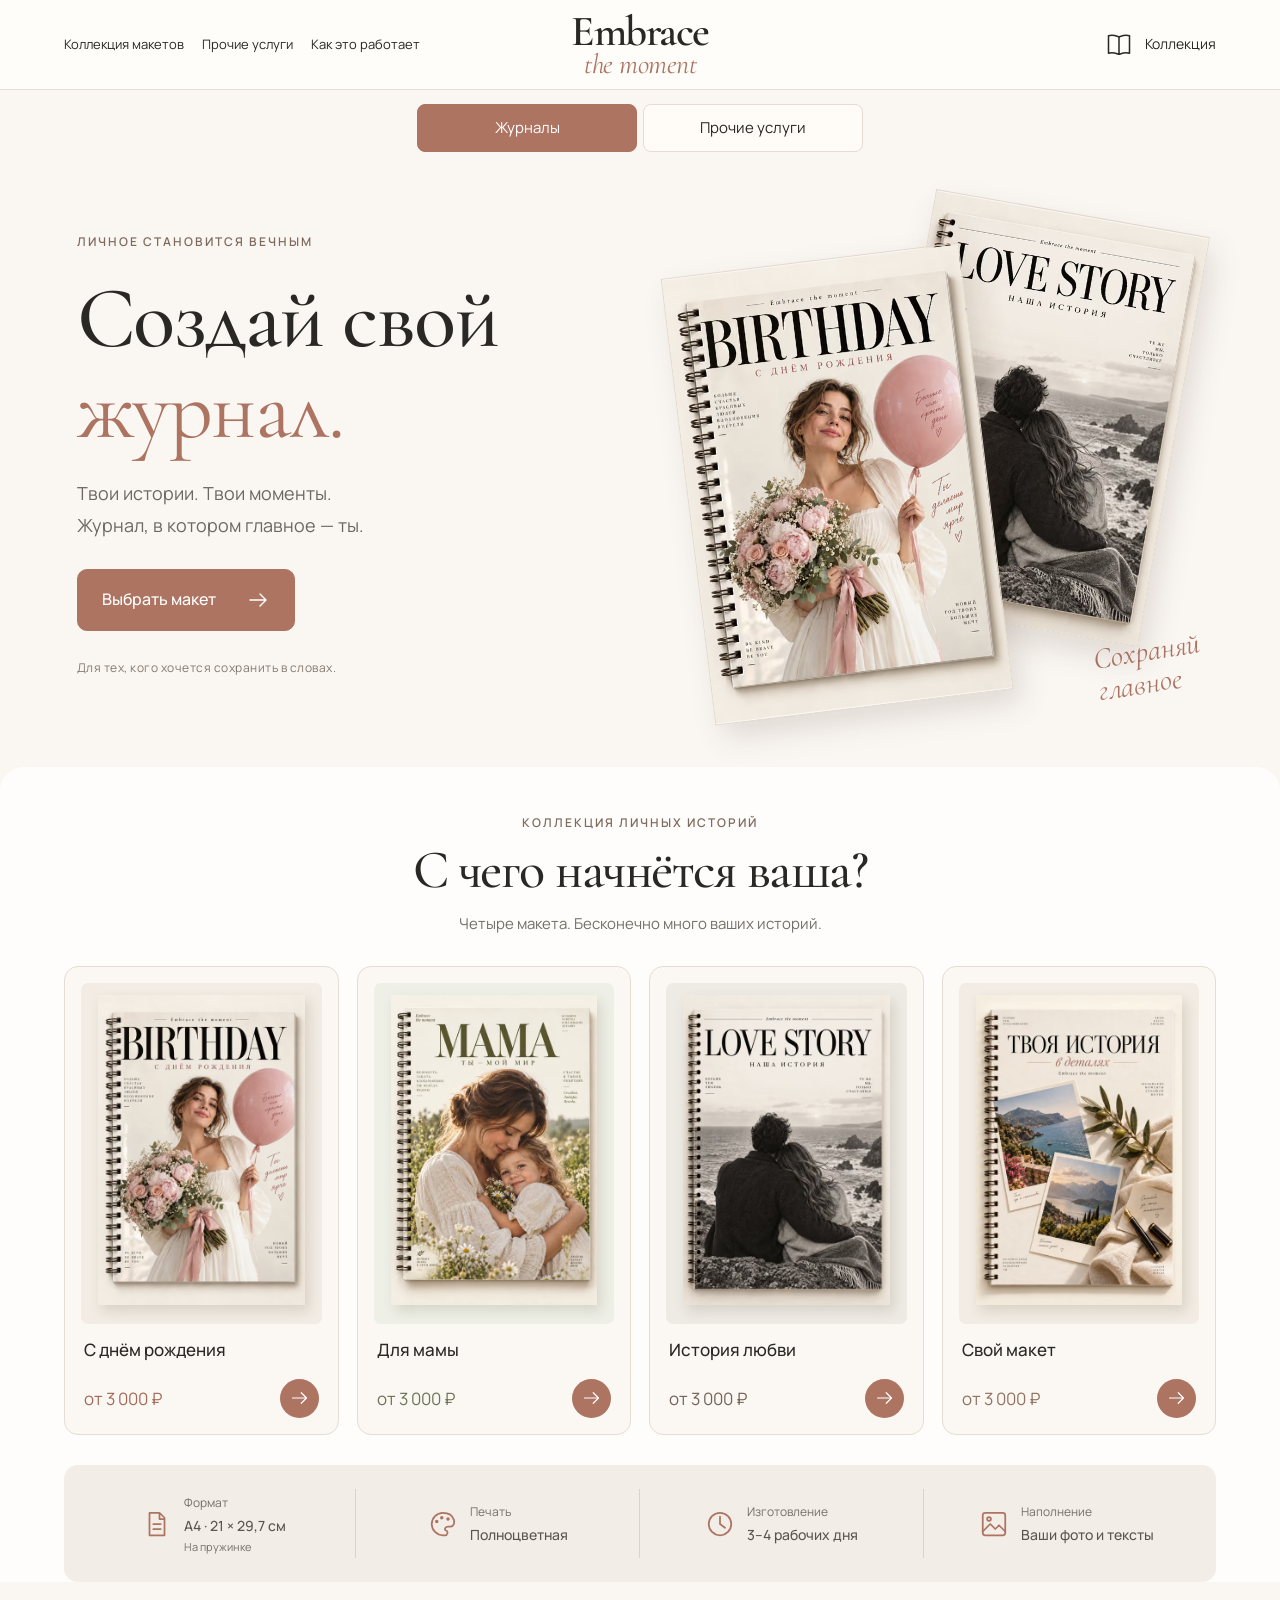
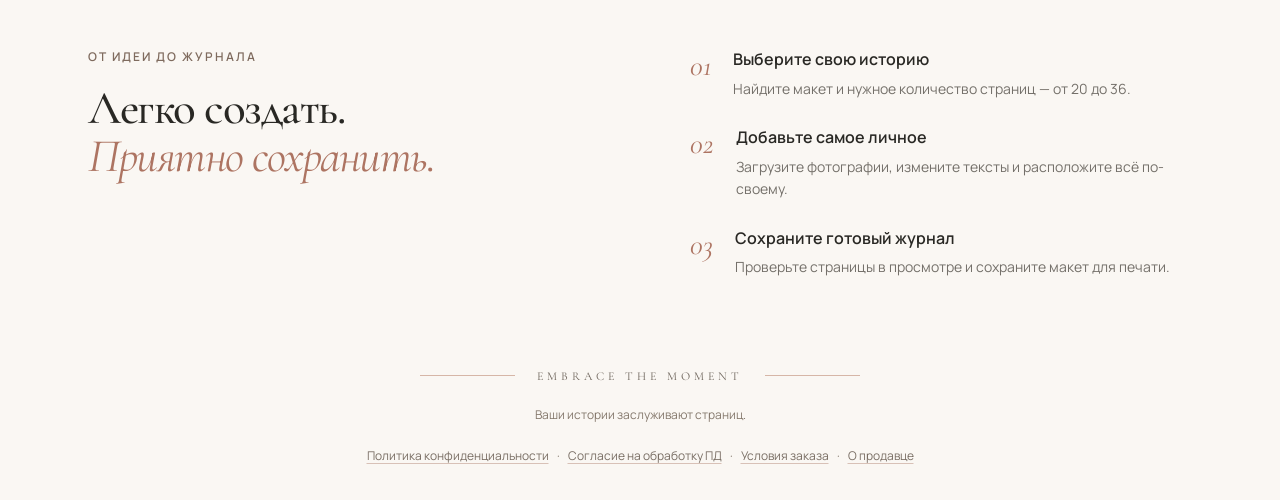
==== commit 06f6b79a: "legal information" ====
--- a/index.html
+++ b/index.html
@@ -1,3 +1,3 @@
 <!doctype html>
 <html lang="ru"><head><meta charset="UTF-8"><meta name="viewport" content="width=device-width, initial-scale=1"><meta name="theme-color" content="#faf7f3"><meta name="description" content="Создайте персональный журнал: выберите макет, добавьте фотографии и сохраните самые важные истории."><title>Embrace the moment — ваши истории на страницах</title><link rel="icon" href="data:image/svg+xml,%3Csvg xmlns='http://www.w3.org/2000/svg' viewBox='0 0 32 32'%3E%3Crect width='32' height='32' rx='8' fill='%23b98270'/%3E%3Ctext x='8' y='24' fill='white' font-family='Georgia' font-size='25'%3EE%3C/text%3E%3C/svg%3E"><link rel="stylesheet" href="./style.css?v=legal1"><link rel="stylesheet" href="./editor.css?v=5"><link rel="stylesheet" href="./orders.css?v=legal1"></head>
-<body><a class="skip-link" href="#main-content">К содержимому</a><header class="header"><button class="menu-toggle" aria-label="Открыть меню" aria-expanded="false" aria-controls="site-menu"><svg viewBox="0 0 24 24" fill="none" stroke="currentColor" stroke-width="1.3" aria-hidden="true"><path d="M3 6h18M3 12h18M3 18h18"/></svg></button><a class="brand" href="#/" aria-label="Embrace the moment — главная">Embrace<span>the moment</span></a><nav id="site-menu" aria-label="Основная навигация"><a href="#/#templates">Коллекция макетов</a><a href="#/services">Прочие услуги</a><a href="#/#how">Как это работает</a></nav><a class="header-catalog" href="#/#templates" aria-label="Выбрать макет"><svg viewBox="0 0 24 24" fill="none" stroke="currentColor" stroke-width="1.3" stroke-linejoin="round" aria-hidden="true"><path d="M12 5v15M3 4c4-1 6 0 9 1 3-1 5-2 9-1v15c-4-1-6 0-9 1-3-1-5-2-9-1z"/></svg><span>Коллекция</span></a></header><main id="main-content" tabindex="-1"><div id="app"></div></main><footer><span class="footer-rule"></span><a href="#/">EMBRACE THE MOMENT</a><span class="footer-rule"></span><small>Ваши истории заслуживают страниц.</small><small class="footer-legal"><a href="./privacy.html">Политика конфиденциальности</a><span>·</span><a href="./consent.html">Согласие на обработку ПД</a><span>·</span><a href="./terms.html">Условия заказа</a><span>·</span><a href="./seller.html">О продавце</a></small><small class="footer-seller">Самозанятая Кашляк Анастасия Дмитриевна · <a href="mailto:nasty65r@gmail.com">nasty65r@gmail.com</a></small></footer><script src="./editor-model.js"></script><script src="./orders.js?v=legal1"></script><script src="./editor.js?v=5"></script><script src="./app.js?v=products2"></script></body></html>
+<body><a class="skip-link" href="#main-content">К содержимому</a><header class="header"><button class="menu-toggle" aria-label="Открыть меню" aria-expanded="false" aria-controls="site-menu"><svg viewBox="0 0 24 24" fill="none" stroke="currentColor" stroke-width="1.3" aria-hidden="true"><path d="M3 6h18M3 12h18M3 18h18"/></svg></button><a class="brand" href="#/" aria-label="Embrace the moment — главная">Embrace<span>the moment</span></a><nav id="site-menu" aria-label="Основная навигация"><a href="#/#templates">Коллекция макетов</a><a href="#/services">Прочие услуги</a><a href="#/#how">Как это работает</a></nav><a class="header-catalog" href="#/#templates" aria-label="Выбрать макет"><svg viewBox="0 0 24 24" fill="none" stroke="currentColor" stroke-width="1.3" stroke-linejoin="round" aria-hidden="true"><path d="M12 5v15M3 4c4-1 6 0 9 1 3-1 5-2 9-1v15c-4-1-6 0-9 1-3-1-5-2-9-1z"/></svg><span>Коллекция</span></a></header><main id="main-content" tabindex="-1"><div id="app"></div></main><footer><span class="footer-rule"></span><a href="#/">EMBRACE THE MOMENT</a><span class="footer-rule"></span><small>Ваши истории заслуживают страниц.</small><small class="footer-legal"><a href="./privacy.html">Политика конфиденциальности</a><span>·</span><a href="./consent.html">Согласие на обработку ПД</a><span>·</span><a href="./terms.html">Условия заказа</a><span>·</span><a href="./seller.html">О продавце</a></small></footer><script src="./editor-model.js"></script><script src="./orders.js?v=legal1"></script><script src="./editor.js?v=5"></script><script src="./app.js?v=products2"></script></body></html>
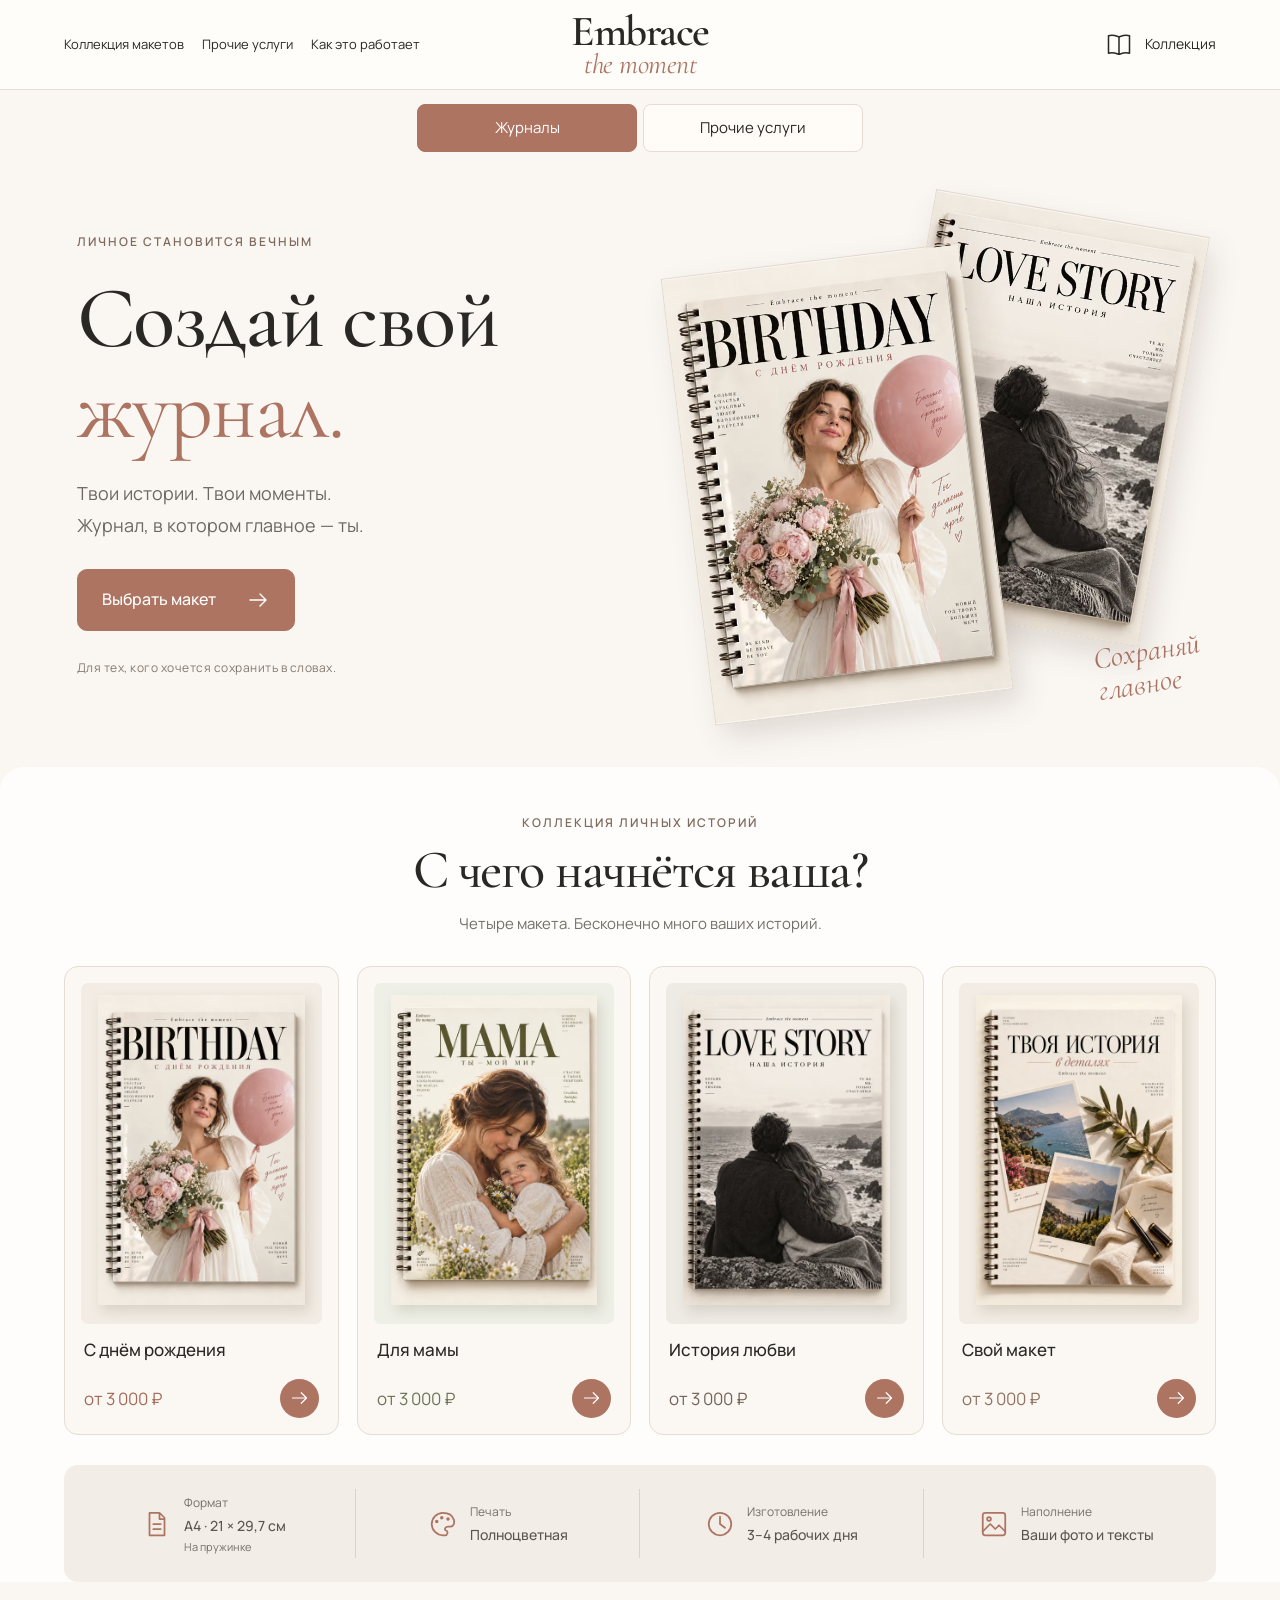
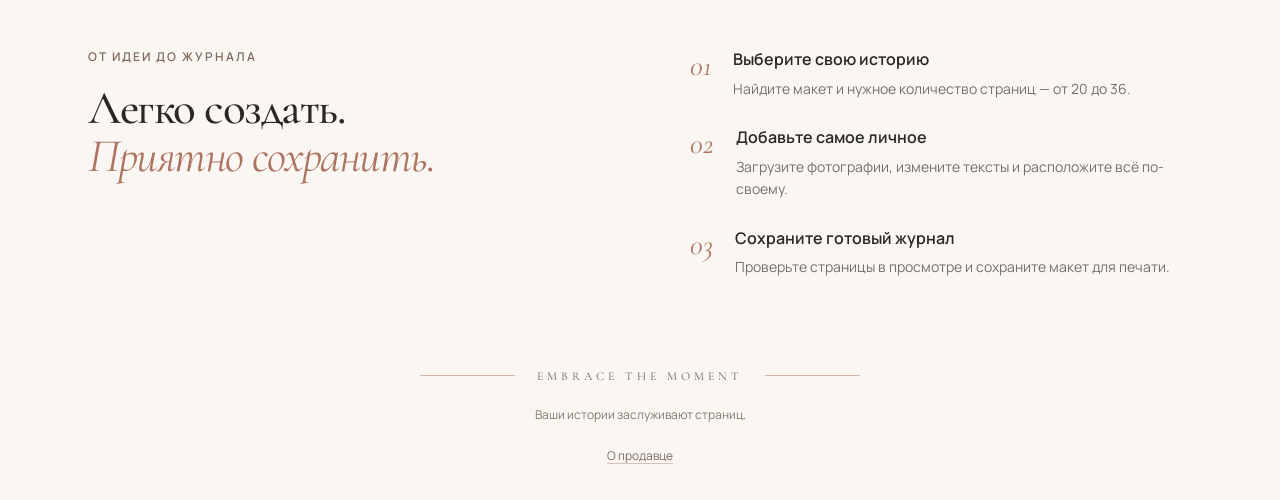
==== commit 4f488fc9: "legal information" ====
--- a/index.html
+++ b/index.html
@@ -1,3 +1,3 @@
 <!doctype html>
 <html lang="ru"><head><meta charset="UTF-8"><meta name="viewport" content="width=device-width, initial-scale=1"><meta name="theme-color" content="#faf7f3"><meta name="description" content="Создайте персональный журнал: выберите макет, добавьте фотографии и сохраните самые важные истории."><title>Embrace the moment — ваши истории на страницах</title><link rel="icon" href="data:image/svg+xml,%3Csvg xmlns='http://www.w3.org/2000/svg' viewBox='0 0 32 32'%3E%3Crect width='32' height='32' rx='8' fill='%23b98270'/%3E%3Ctext x='8' y='24' fill='white' font-family='Georgia' font-size='25'%3EE%3C/text%3E%3C/svg%3E"><link rel="stylesheet" href="./style.css?v=legal1"><link rel="stylesheet" href="./editor.css?v=5"><link rel="stylesheet" href="./orders.css?v=legal1"></head>
-<body><a class="skip-link" href="#main-content">К содержимому</a><header class="header"><button class="menu-toggle" aria-label="Открыть меню" aria-expanded="false" aria-controls="site-menu"><svg viewBox="0 0 24 24" fill="none" stroke="currentColor" stroke-width="1.3" aria-hidden="true"><path d="M3 6h18M3 12h18M3 18h18"/></svg></button><a class="brand" href="#/" aria-label="Embrace the moment — главная">Embrace<span>the moment</span></a><nav id="site-menu" aria-label="Основная навигация"><a href="#/#templates">Коллекция макетов</a><a href="#/services">Прочие услуги</a><a href="#/#how">Как это работает</a></nav><a class="header-catalog" href="#/#templates" aria-label="Выбрать макет"><svg viewBox="0 0 24 24" fill="none" stroke="currentColor" stroke-width="1.3" stroke-linejoin="round" aria-hidden="true"><path d="M12 5v15M3 4c4-1 6 0 9 1 3-1 5-2 9-1v15c-4-1-6 0-9 1-3-1-5-2-9-1z"/></svg><span>Коллекция</span></a></header><main id="main-content" tabindex="-1"><div id="app"></div></main><footer><span class="footer-rule"></span><a href="#/">EMBRACE THE MOMENT</a><span class="footer-rule"></span><small>Ваши истории заслуживают страниц.</small><small class="footer-legal"><a href="./privacy.html">Политика конфиденциальности</a><span>·</span><a href="./consent.html">Согласие на обработку ПД</a><span>·</span><a href="./terms.html">Условия заказа</a><span>·</span><a href="./seller.html">О продавце</a></small></footer><script src="./editor-model.js"></script><script src="./orders.js?v=legal1"></script><script src="./editor.js?v=5"></script><script src="./app.js?v=products2"></script></body></html>
+<body><a class="skip-link" href="#main-content">К содержимому</a><header class="header"><button class="menu-toggle" aria-label="Открыть меню" aria-expanded="false" aria-controls="site-menu"><svg viewBox="0 0 24 24" fill="none" stroke="currentColor" stroke-width="1.3" aria-hidden="true"><path d="M3 6h18M3 12h18M3 18h18"/></svg></button><a class="brand" href="#/" aria-label="Embrace the moment — главная">Embrace<span>the moment</span></a><nav id="site-menu" aria-label="Основная навигация"><a href="#/#templates">Коллекция макетов</a><a href="#/services">Прочие услуги</a><a href="#/#how">Как это работает</a></nav><a class="header-catalog" href="#/#templates" aria-label="Выбрать макет"><svg viewBox="0 0 24 24" fill="none" stroke="currentColor" stroke-width="1.3" stroke-linejoin="round" aria-hidden="true"><path d="M12 5v15M3 4c4-1 6 0 9 1 3-1 5-2 9-1v15c-4-1-6 0-9 1-3-1-5-2-9-1z"/></svg><span>Коллекция</span></a></header><main id="main-content" tabindex="-1"><div id="app"></div></main><footer><span class="footer-rule"></span><a href="#/">EMBRACE THE MOMENT</a><span class="footer-rule"></span><small>Ваши истории заслуживают страниц.</small><small class="footer-legal"><a href="./seller.html">О продавце</a></small></footer><script src="./editor-model.js"></script><script src="./orders.js?v=legal1"></script><script src="./editor.js?v=5"></script><script src="./app.js?v=products2"></script></body></html>
--- a/style.css
+++ b/style.css
@@ -37,3 +37,6 @@
 .legal-contact{padding:18px 20px;background:#f3ebe5;border-radius:12px}
 .legal-contact a{color:var(--rose);text-decoration:underline;text-underline-offset:3px}
 @media(max-width:700px){.legal-page{padding:28px 16px 60px}.legal-card{padding:21px 18px}.legal-card h2{font-size:27px}.footer-legal{gap:5px 8px}}
+
+.legal-documents a{color:var(--rose);text-decoration:underline;text-underline-offset:3px}
+.legal-documents ul{display:grid;gap:10px}
